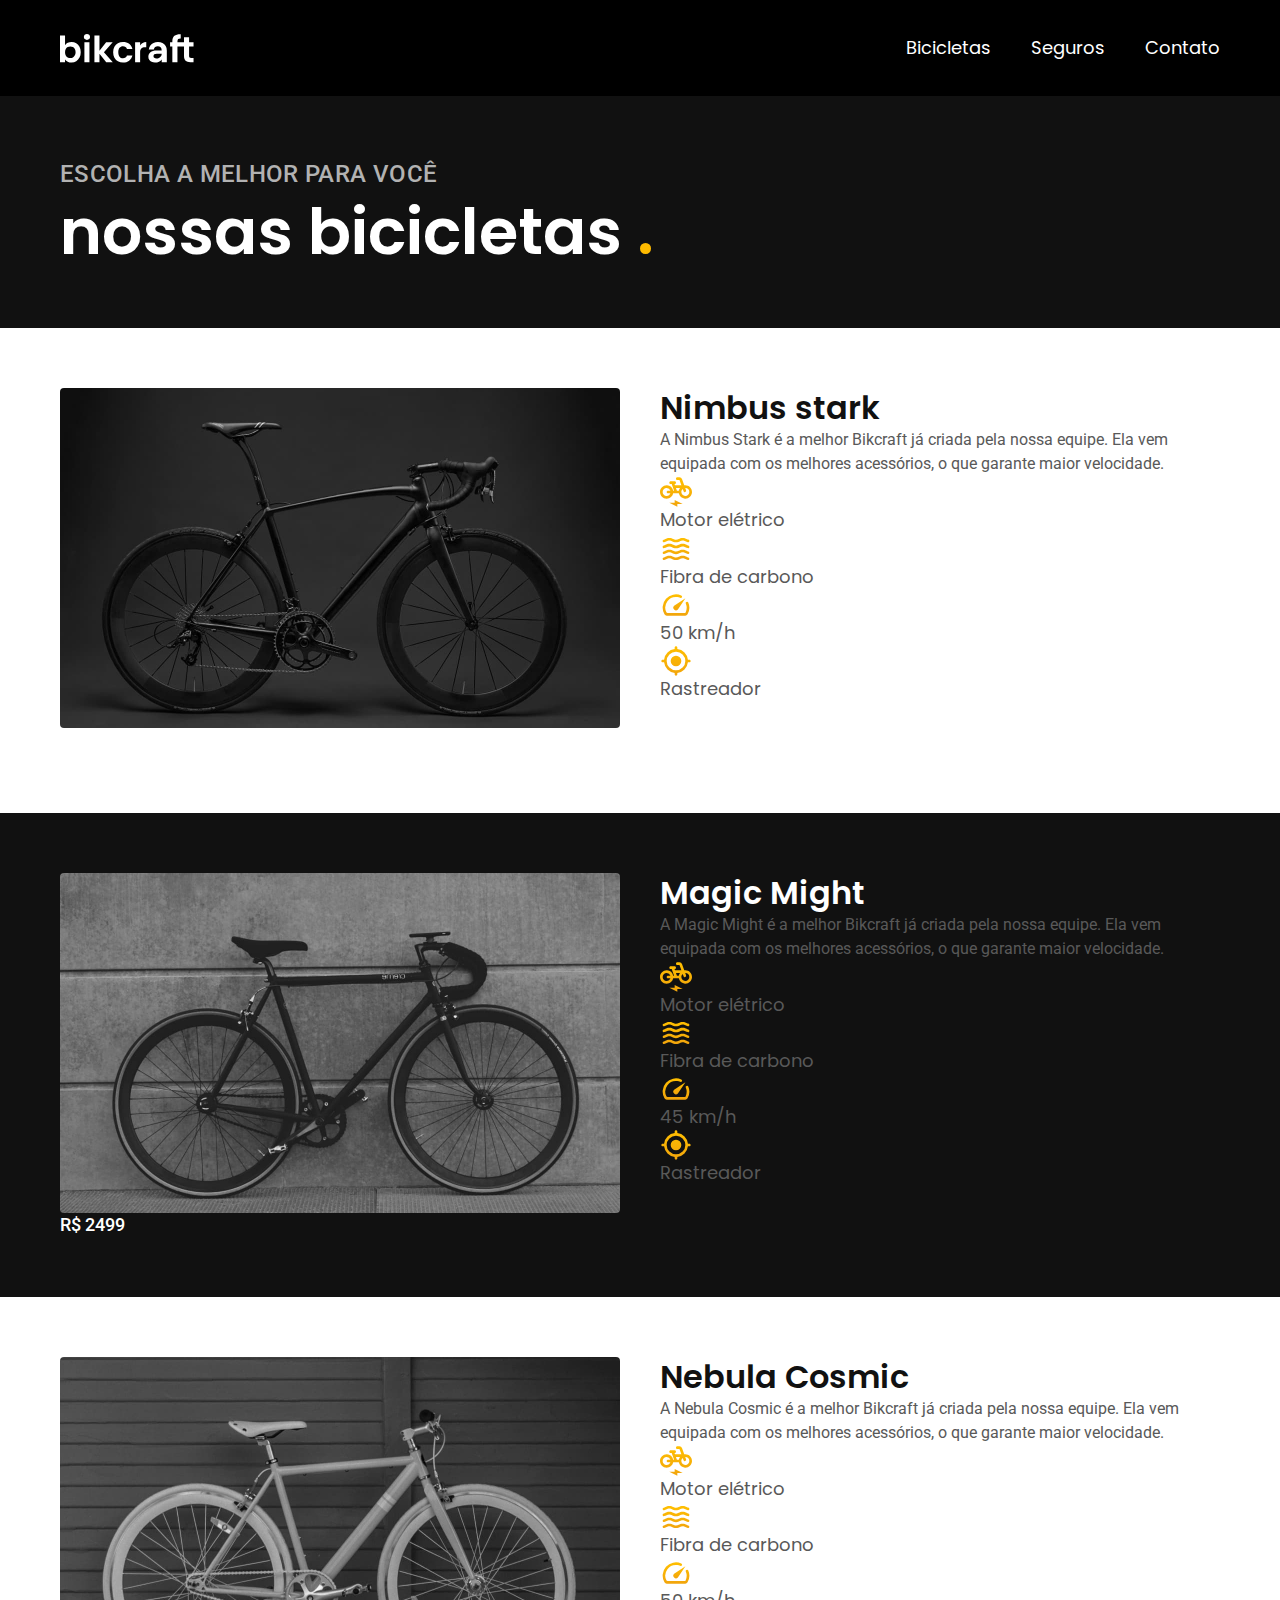
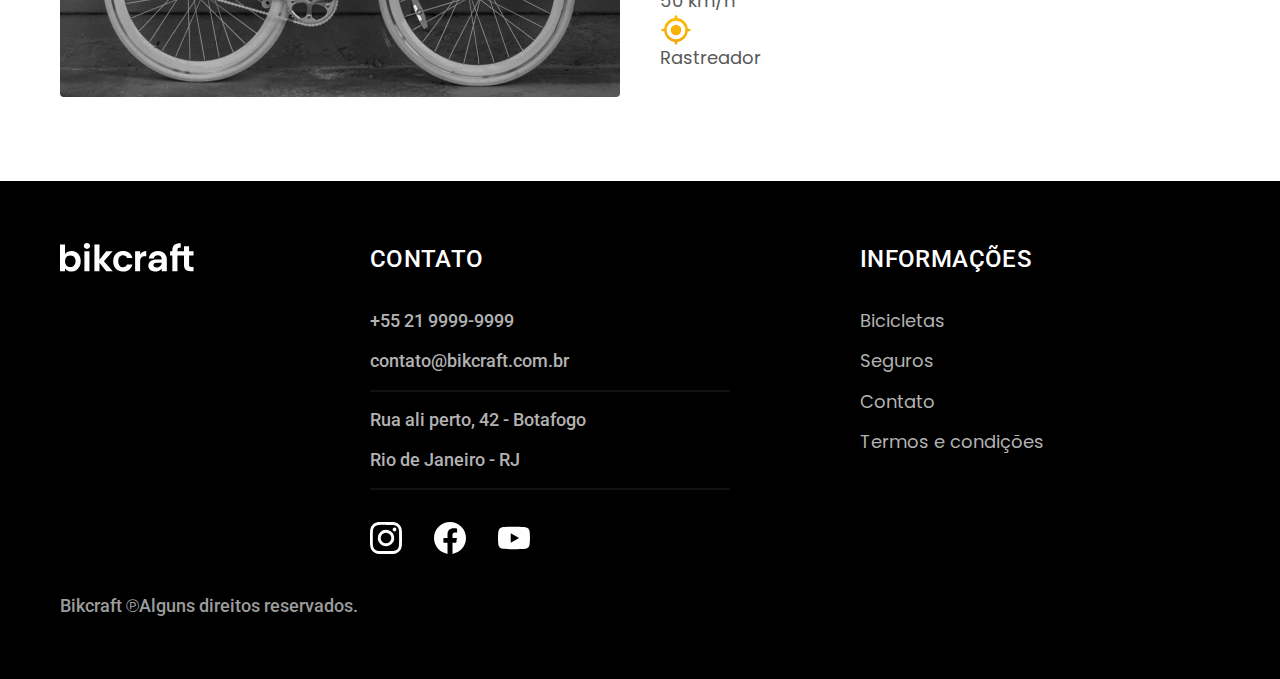
==== bicicletas.html @ e40727b3 "bicicletas-index" ====
<!DOCTYPE html>

<html>

<head lang="pt-br">
  <title>Bicicletas | Bikcraft</title>
  <meta name="description" content="Termos e condições">
  <meta charset="UTF-8">
  <meta name="viewport" content="width=device-width, initial-scale=1.0">
  <link rel="stylesheet" href="./css/style.css">
  <link rel="preconnect" href="https://fonts.googleapis.com">
  <link rel="preconnect" href="https://fonts.gstatic.com" crossorigin>
  <link href="https://fonts.googleapis.com/css2?family=Merriweather:ital,wght@1,900&family=Poppins:wght@400;600&family=Roboto:wght@400;500&display=swap" rel="stylesheet">
</head>

<body>
  <header class="header-bg">
    <div class="header container">
      <a href="./">
        <img src="./img/bikcraft.svg" alt="">
      </a>
      <nav aria-label="navegação-primaria">
        <ul class="header-menu cor-0 font-1-m">
          <li><a href="/bicicletas.html">Bicicletas</a></li>
          <li><a href="/seguros.html">Seguros</a></li>
          <li><a href="/contato.html">Contato</a></li>
        </ul>
      </nav>
    </div>
  </header>

  <main>
    <div class="titulo-bg">
      <div class="titulo container">
        <p class="font-2-l-b cor-5">Escolha a melhor para você </p>
        <h1 class="font-1-xxl cor-0">nossas bicicletas <span class="cor-p1">.</span></h1>
      </div>
    </div>


    
      <div class="bicicletas container">
        <div class="bicicletas-imagem">
          <img src="./img/bicicletas/nimbus.jpg" alt="bicicleta preta">
          <span class="font-2-m cor-0">R$ 4999</span>
        </div>
        <div class="bicicletas-conteudo">
          <h2 class="font-1-xl">Nimbus stark</h2>
          <p class="font-2-s cor-8">A Nimbus Stark é a melhor Bikcraft já criada pela nossa equipe. Ela vem equipada com os melhores acessórios, o que garante maior velocidade. </p>
          <ul class="font-1-m cor-8">
            <li><img src="./img/icones/eletrica.svg" alt="">
              Motor elétrico
            </li>
            <li><img src="./img/icones/carbono.svg" alt="">
              Fibra de carbono
            </li>
            <li><img src="./img/icones/velocidade.svg" alt="">
              50 km/h
            </li>
            <li><img src="./img/icones/rastreador.svg" alt="">
              Rastreador
            </li>
          </ul>
        </div>

      </div>
    <div class="bicicletas-bg">
      <div class="bicicletas container">
        <div class="bicicletas-imagem">
          <img src="./img/bicicletas/magic.jpg" alt="bicicleta preta">
          <span class="font-2-m cor-0">R$ 2499</span>
        </div>
        <div class="bicicletas-conteudo">
          <h2 class="font-1-xl cor-0">Magic Might</h2>
          <p class="font-2-s cor-8">A Magic Might é a melhor Bikcraft já criada pela nossa equipe. Ela vem equipada com os melhores acessórios, o que garante maior velocidade. </p>
          <ul class="font-1-m cor-8">
            <li><img src="./img/icones/eletrica.svg" alt="">
              Motor elétrico
            </li>
            <li><img src="./img/icones/carbono.svg" alt="">
              Fibra de carbono
            </li>
            <li><img src="./img/icones/velocidade.svg" alt="">
              45 km/h
            </li>
            <li><img src="./img/icones/rastreador.svg" alt="">
              Rastreador
            </li>
          </ul>
        </div>

      </div>
    </div>
    
      <div class="bicicletas container">
        <div class="bicicletas-imagem">
          <img src="./img/bicicletas/nebula.jpg" alt="bicicleta preta">
          <span class="font-2-m cor-0">R$ 3999</span>
        </div>
        <div class="bicicletas-conteudo">
          <h2 class="font-1-xl">Nebula Cosmic</h2>
          <p class="font-2-s cor-8">A Nebula Cosmic é a melhor Bikcraft já criada pela nossa equipe. Ela vem equipada com os melhores acessórios, o que garante maior velocidade. </p>
          <ul class="font-1-m cor-8">
            <li><img src="./img/icones/eletrica.svg" alt="">
              Motor elétrico
            </li>
            <li><img src="./img/icones/carbono.svg" alt="">
              Fibra de carbono
            </li>
            <li><img src="./img/icones/velocidade.svg" alt="">
              50 km/h
            </li>
            <li><img src="./img/icones/rastreador.svg" alt="">
              Rastreador
            </li>
          </ul>
        </div>

      </div>
  </main>

  <footer class="footer-bg">
    <div class="footer container">
      <img src="./img/bikcraft.svg" alt="">
      <div class="footer-contato">
        <h3 class="font-2-l-b cor-0">Contato</h3>
        <ul class="font-2-m cor-5">
          <li><a href="tel: +552199999999">+55 21 9999-9999</a></li>
          <li><a href="mailto:contato@bikcraft.com.br">contato@bikcraft.com.br</a></li>
          <li>Rua ali perto, 42 - Botafogo</li>
          <li>Rio de Janeiro - RJ</li>
        </ul>
        <div class="footer-redes"><a href=""><img src="./img/redes/instagram.svg" alt="Instagram"></a><a href=""><img src="./img/redes/facebook.svg" alt="Facebook"></a><a href=""><img src="./img/redes/youtube.svg" alt="Youtube"></a></div>
      </div>
      <div class="footer-informacoes">
        <h3 class="font-2-l-b cor-0">Informações</h3>
        <nav>
          <ul class="font-1-m cor-5">
            <li><a href="/bicicletas.html">Bicicletas</a></li>
            <li><a href="/seguros.html">Seguros</a></li>
            <li><a href="/contato.html">Contato</a></li>
            <li><a href="/termos.html">Termos e condições</a></li>
          </ul>
        </nav>
      </div>
      <div class="footer-copy font-2-m cor-6">
        <p>Bikcraft ℗Alguns direitos reservados.</p>
      </div>
    </div>
  </footer>
</body>

</html>
---- css/style.css ----
@import url("/css/global/header.css");
@import url("/css/global/global.css");
@import url("/css/home/introducao.css");
@import url("/css/utilidades/componentes.css");
@import url("/css/utilidades/tipografia.css");
@import url("/css/utilidades/cores.css");
@import url("/css/bicicletas/bicicletas-lista.css");
@import url("/css/home/tecnologia.css");
@import url("/css/home/parceiros.css");
@import url("/css/home/depoimento.css");
@import url("/css/seguros/seguros.css");
@import url("/css/global/footer.css");
@import url("/css/termos/termos.css");
@import url("/css/bicicletas/bicicletas.css");
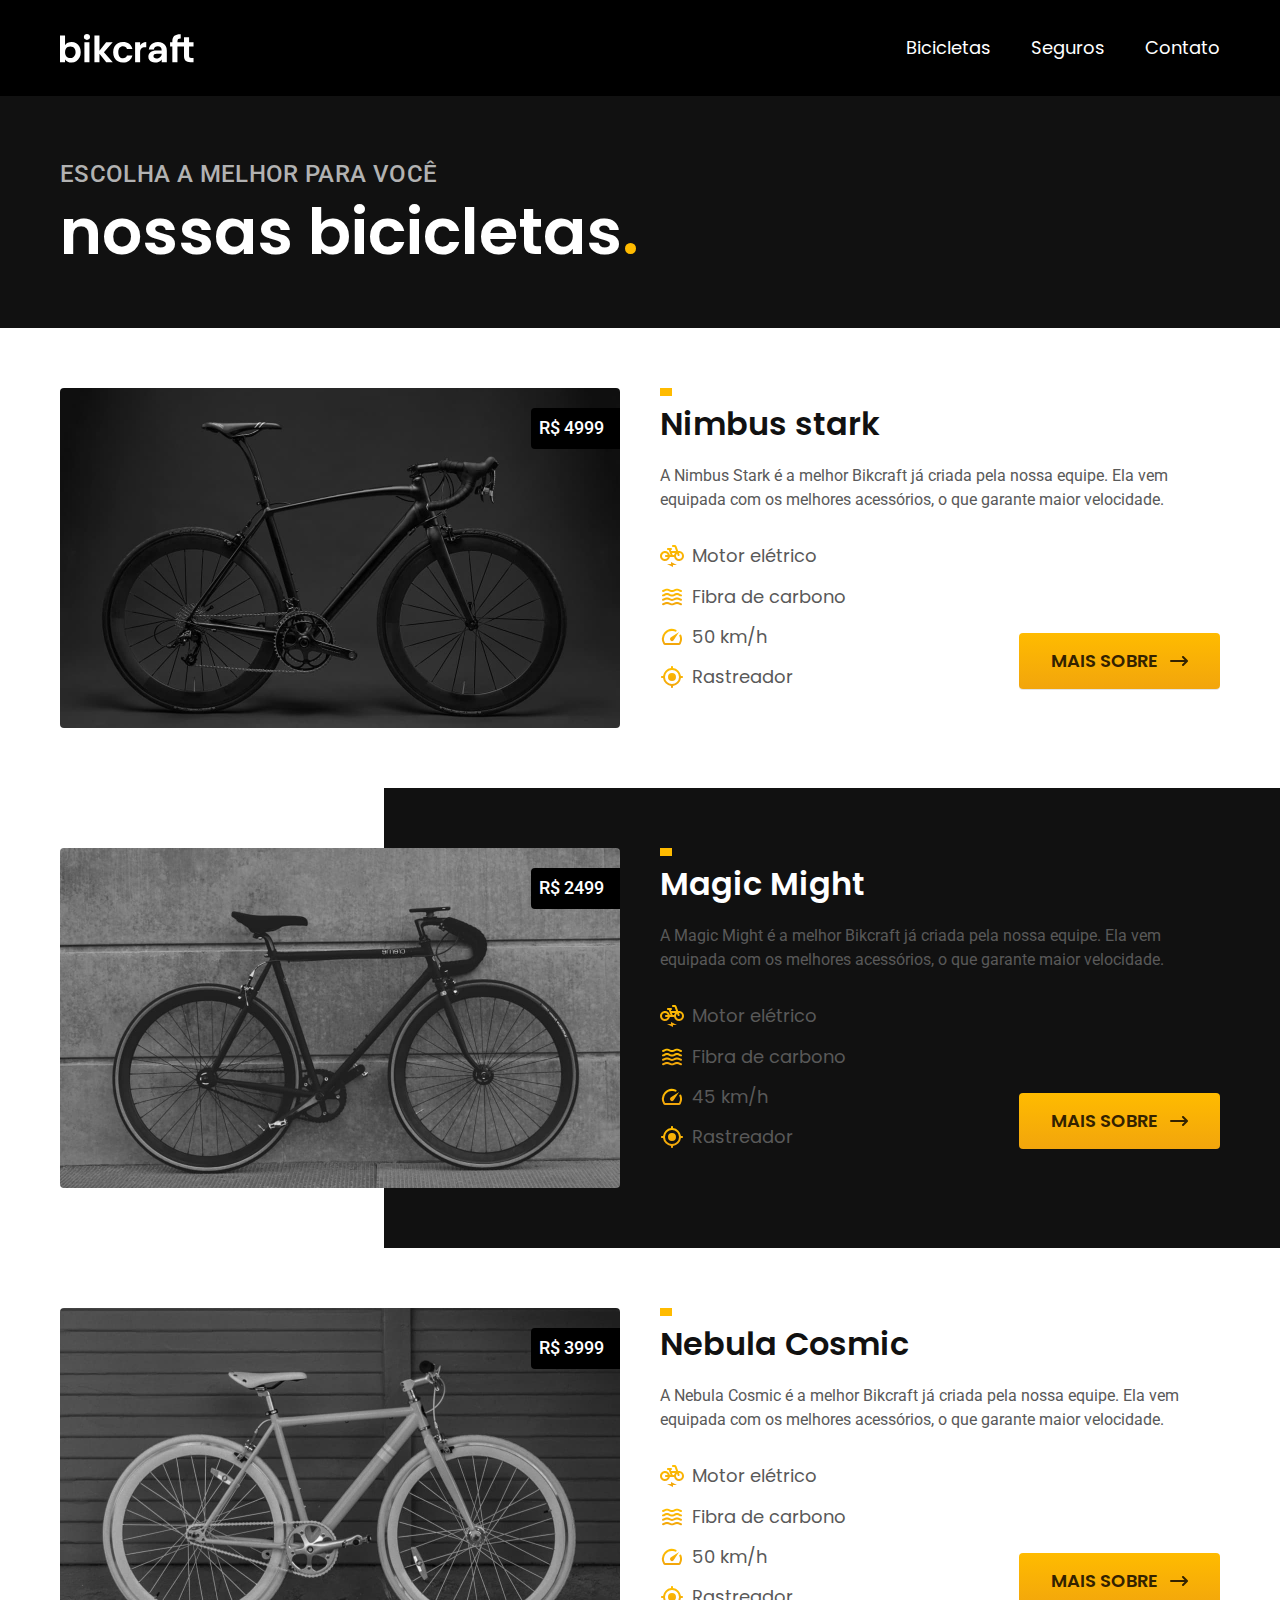
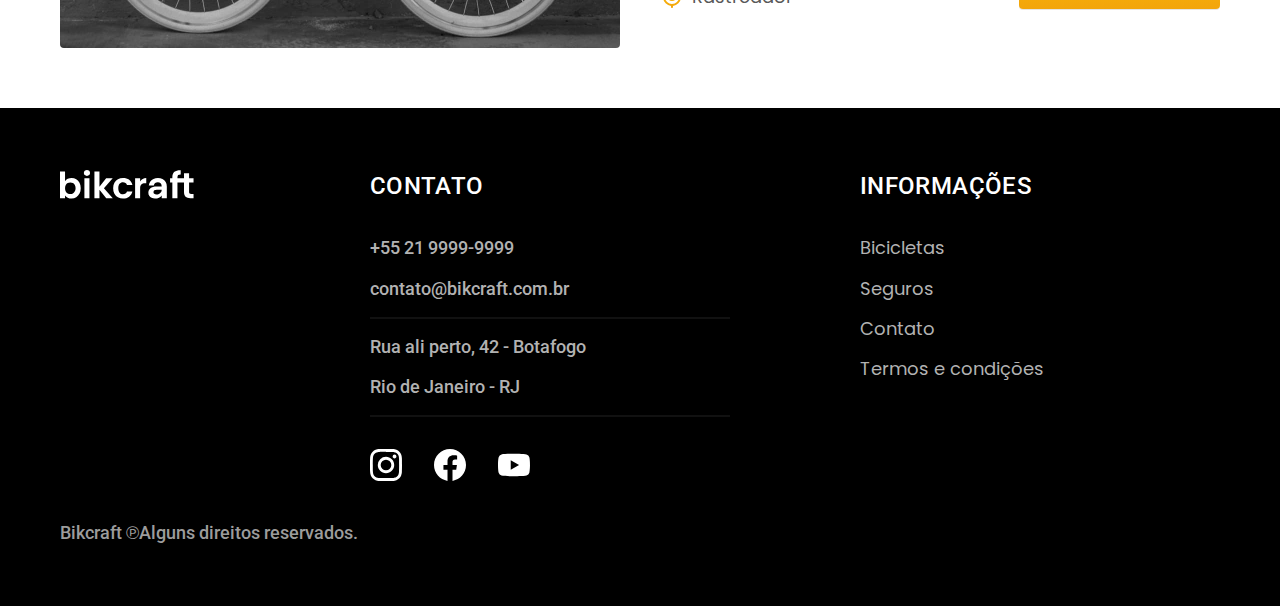
==== commit d099a5f4: "seguros" ====
--- a/bicicletas.html
+++ b/bicicletas.html
@@ -33,7 +33,7 @@
     <div class="titulo-bg">
       <div class="titulo container">
         <p class="font-2-l-b cor-5">Escolha a melhor para você </p>
-        <h1 class="font-1-xxl cor-0">nossas bicicletas <span class="cor-p1">.</span></h1>
+        <h1 class="font-1-xxl cor-0">nossas bicicletas<span class="cor-p1">.</span></h1>
       </div>
     </div>
 
@@ -61,6 +61,7 @@
               Rastreador
             </li>
           </ul>
+          <a class="botao seta" href="./bicicletas/nimbus.html">MAIS SOBRE</a>
         </div>
 
       </div>
@@ -87,6 +88,7 @@
               Rastreador
             </li>
           </ul>
+          <a class="botao seta" href="./bicicletas/magic.html">MAIS SOBRE</a>
         </div>
 
       </div>
@@ -114,6 +116,7 @@
               Rastreador
             </li>
           </ul>
+          <a class="botao seta" href="./bicicletas/nebula.html">MAIS SOBRE</a>
         </div>
 
       </div>
--- a/css/style.css
+++ b/css/style.css
@@ -11,4 +11,6 @@
 @import url("/css/seguros/seguros.css");
 @import url("/css/global/footer.css");
 @import url("/css/termos/termos.css");
-@import url("/css/bicicletas/bicicletas.css");+@import url("/css/bicicletas/bicicletas.css");
+@import url("/css/seguros/vantagens.css");
+@import url("/css/seguros/perguntas.css");
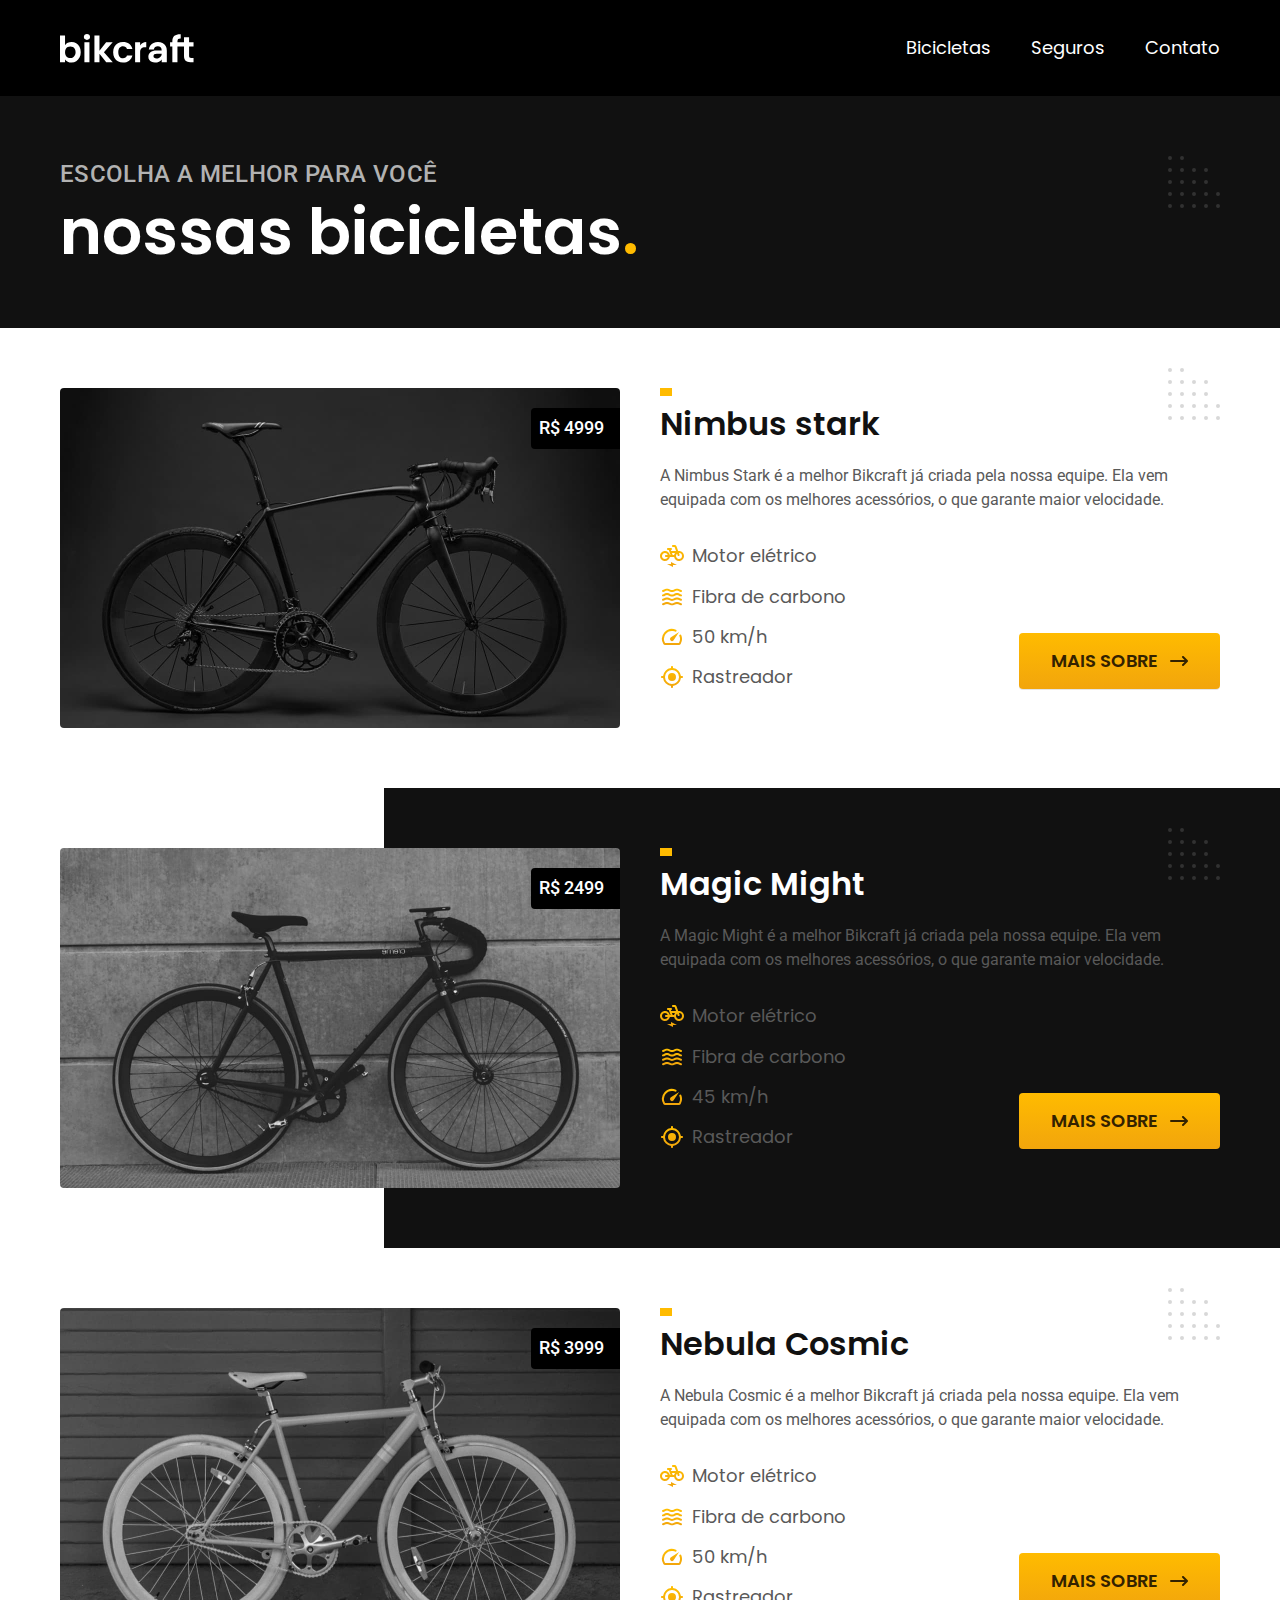
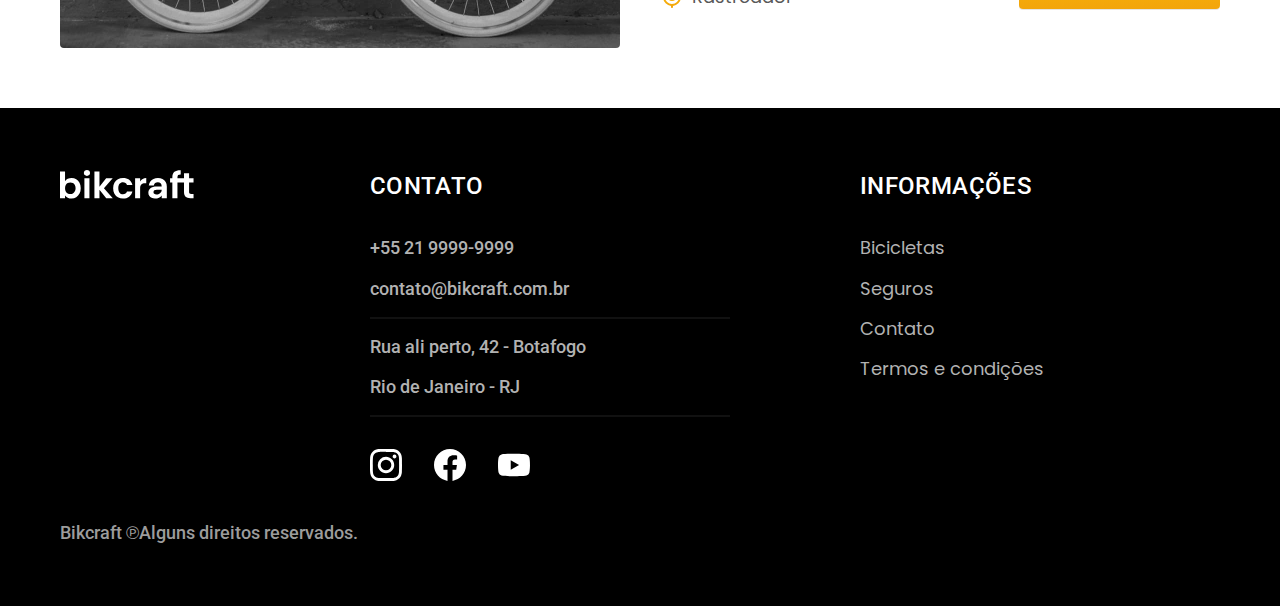
==== commit 2fdec013: "finalizado" ====
--- a/bicicletas.html
+++ b/bicicletas.html
@@ -1,12 +1,13 @@
 <!DOCTYPE html>
 
-<html>
+<html lang="pt-br">
 
-<head lang="pt-br">
+<head>
   <title>Bicicletas | Bikcraft</title>
   <meta name="description" content="Termos e condições">
   <meta charset="UTF-8">
   <meta name="viewport" content="width=device-width, initial-scale=1.0">
+  <link rel="preload" href="./css/style.css" as="style">
   <link rel="stylesheet" href="./css/style.css">
   <link rel="preconnect" href="https://fonts.googleapis.com">
   <link rel="preconnect" href="https://fonts.gstatic.com" crossorigin>
@@ -38,33 +39,33 @@
     </div>
 
 
-    
-      <div class="bicicletas container">
-        <div class="bicicletas-imagem">
-          <img src="./img/bicicletas/nimbus.jpg" alt="bicicleta preta">
-          <span class="font-2-m cor-0">R$ 4999</span>
-        </div>
-        <div class="bicicletas-conteudo">
-          <h2 class="font-1-xl">Nimbus stark</h2>
-          <p class="font-2-s cor-8">A Nimbus Stark é a melhor Bikcraft já criada pela nossa equipe. Ela vem equipada com os melhores acessórios, o que garante maior velocidade. </p>
-          <ul class="font-1-m cor-8">
-            <li><img src="./img/icones/eletrica.svg" alt="">
-              Motor elétrico
-            </li>
-            <li><img src="./img/icones/carbono.svg" alt="">
-              Fibra de carbono
-            </li>
-            <li><img src="./img/icones/velocidade.svg" alt="">
-              50 km/h
-            </li>
-            <li><img src="./img/icones/rastreador.svg" alt="">
-              Rastreador
-            </li>
-          </ul>
-          <a class="botao seta" href="./bicicletas/nimbus.html">MAIS SOBRE</a>
-        </div>
 
+    <div class="bicicletas container">
+      <div class="bicicletas-imagem">
+        <img src="./img/bicicletas/nimbus.jpg" alt="bicicleta preta">
+        <span class="font-2-m cor-0">R$ 4999</span>
       </div>
+      <div class="bicicletas-conteudo">
+        <h2 class="font-1-xl">Nimbus stark</h2>
+        <p class="font-2-s cor-8">A Nimbus Stark é a melhor Bikcraft já criada pela nossa equipe. Ela vem equipada com os melhores acessórios, o que garante maior velocidade. </p>
+        <ul class="font-1-m cor-8">
+          <li><img src="./img/icones/eletrica.svg" alt="">
+            Motor elétrico
+          </li>
+          <li><img src="./img/icones/carbono.svg" alt="">
+            Fibra de carbono
+          </li>
+          <li><img src="./img/icones/velocidade.svg" alt="">
+            50 km/h
+          </li>
+          <li><img src="./img/icones/rastreador.svg" alt="">
+            Rastreador
+          </li>
+        </ul>
+        <a class="botao seta" href="./bicicletas/nimbus.html">MAIS SOBRE</a>
+      </div>
+
+    </div>
     <div class="bicicletas-bg">
       <div class="bicicletas container">
         <div class="bicicletas-imagem">
@@ -93,33 +94,33 @@
 
       </div>
     </div>
-    
-      <div class="bicicletas container">
-        <div class="bicicletas-imagem">
-          <img src="./img/bicicletas/nebula.jpg" alt="bicicleta preta">
-          <span class="font-2-m cor-0">R$ 3999</span>
-        </div>
-        <div class="bicicletas-conteudo">
-          <h2 class="font-1-xl">Nebula Cosmic</h2>
-          <p class="font-2-s cor-8">A Nebula Cosmic é a melhor Bikcraft já criada pela nossa equipe. Ela vem equipada com os melhores acessórios, o que garante maior velocidade. </p>
-          <ul class="font-1-m cor-8">
-            <li><img src="./img/icones/eletrica.svg" alt="">
-              Motor elétrico
-            </li>
-            <li><img src="./img/icones/carbono.svg" alt="">
-              Fibra de carbono
-            </li>
-            <li><img src="./img/icones/velocidade.svg" alt="">
-              50 km/h
-            </li>
-            <li><img src="./img/icones/rastreador.svg" alt="">
-              Rastreador
-            </li>
-          </ul>
-          <a class="botao seta" href="./bicicletas/nebula.html">MAIS SOBRE</a>
-        </div>
 
+    <div class="bicicletas container">
+      <div class="bicicletas-imagem">
+        <img src="./img/bicicletas/nebula.jpg" alt="bicicleta preta">
+        <span class="font-2-m cor-0">R$ 3999</span>
       </div>
+      <div class="bicicletas-conteudo">
+        <h2 class="font-1-xl">Nebula Cosmic</h2>
+        <p class="font-2-s cor-8">A Nebula Cosmic é a melhor Bikcraft já criada pela nossa equipe. Ela vem equipada com os melhores acessórios, o que garante maior velocidade. </p>
+        <ul class="font-1-m cor-8">
+          <li><img src="./img/icones/eletrica.svg" alt="">
+            Motor elétrico
+          </li>
+          <li><img src="./img/icones/carbono.svg" alt="">
+            Fibra de carbono
+          </li>
+          <li><img src="./img/icones/velocidade.svg" alt="">
+            50 km/h
+          </li>
+          <li><img src="./img/icones/rastreador.svg" alt="">
+            Rastreador
+          </li>
+        </ul>
+        <a class="botao seta" href="./bicicletas/nebula.html">MAIS SOBRE</a>
+      </div>
+
+    </div>
   </main>
 
   <footer class="footer-bg">
--- a/css/style.css
+++ b/css/style.css
@@ -14,3 +14,9 @@
 @import url("/css/bicicletas/bicicletas.css");
 @import url("/css/seguros/vantagens.css");
 @import url("/css/seguros/perguntas.css");
+@import url("/css/bicicleta/bicicleta.css");
+@import url("/css/bicicleta/seguro.css");
+@import url("/css/contato/contato.css");
+@import url("/css/contato/lojas.css");
+@import url("/css/utilidades/formulario.css");
+@import url("/css/orcamento/orcamento.css");
--- a/css/style.css
+++ b/css/style.css
@@ -14,3 +14,9 @@
 @import url("/css/bicicletas/bicicletas.css");
 @import url("/css/seguros/vantagens.css");
 @import url("/css/seguros/perguntas.css");
+@import url("/css/bicicleta/bicicleta.css");
+@import url("/css/bicicleta/seguro.css");
+@import url("/css/contato/contato.css");
+@import url("/css/contato/lojas.css");
+@import url("/css/utilidades/formulario.css");
+@import url("/css/orcamento/orcamento.css");
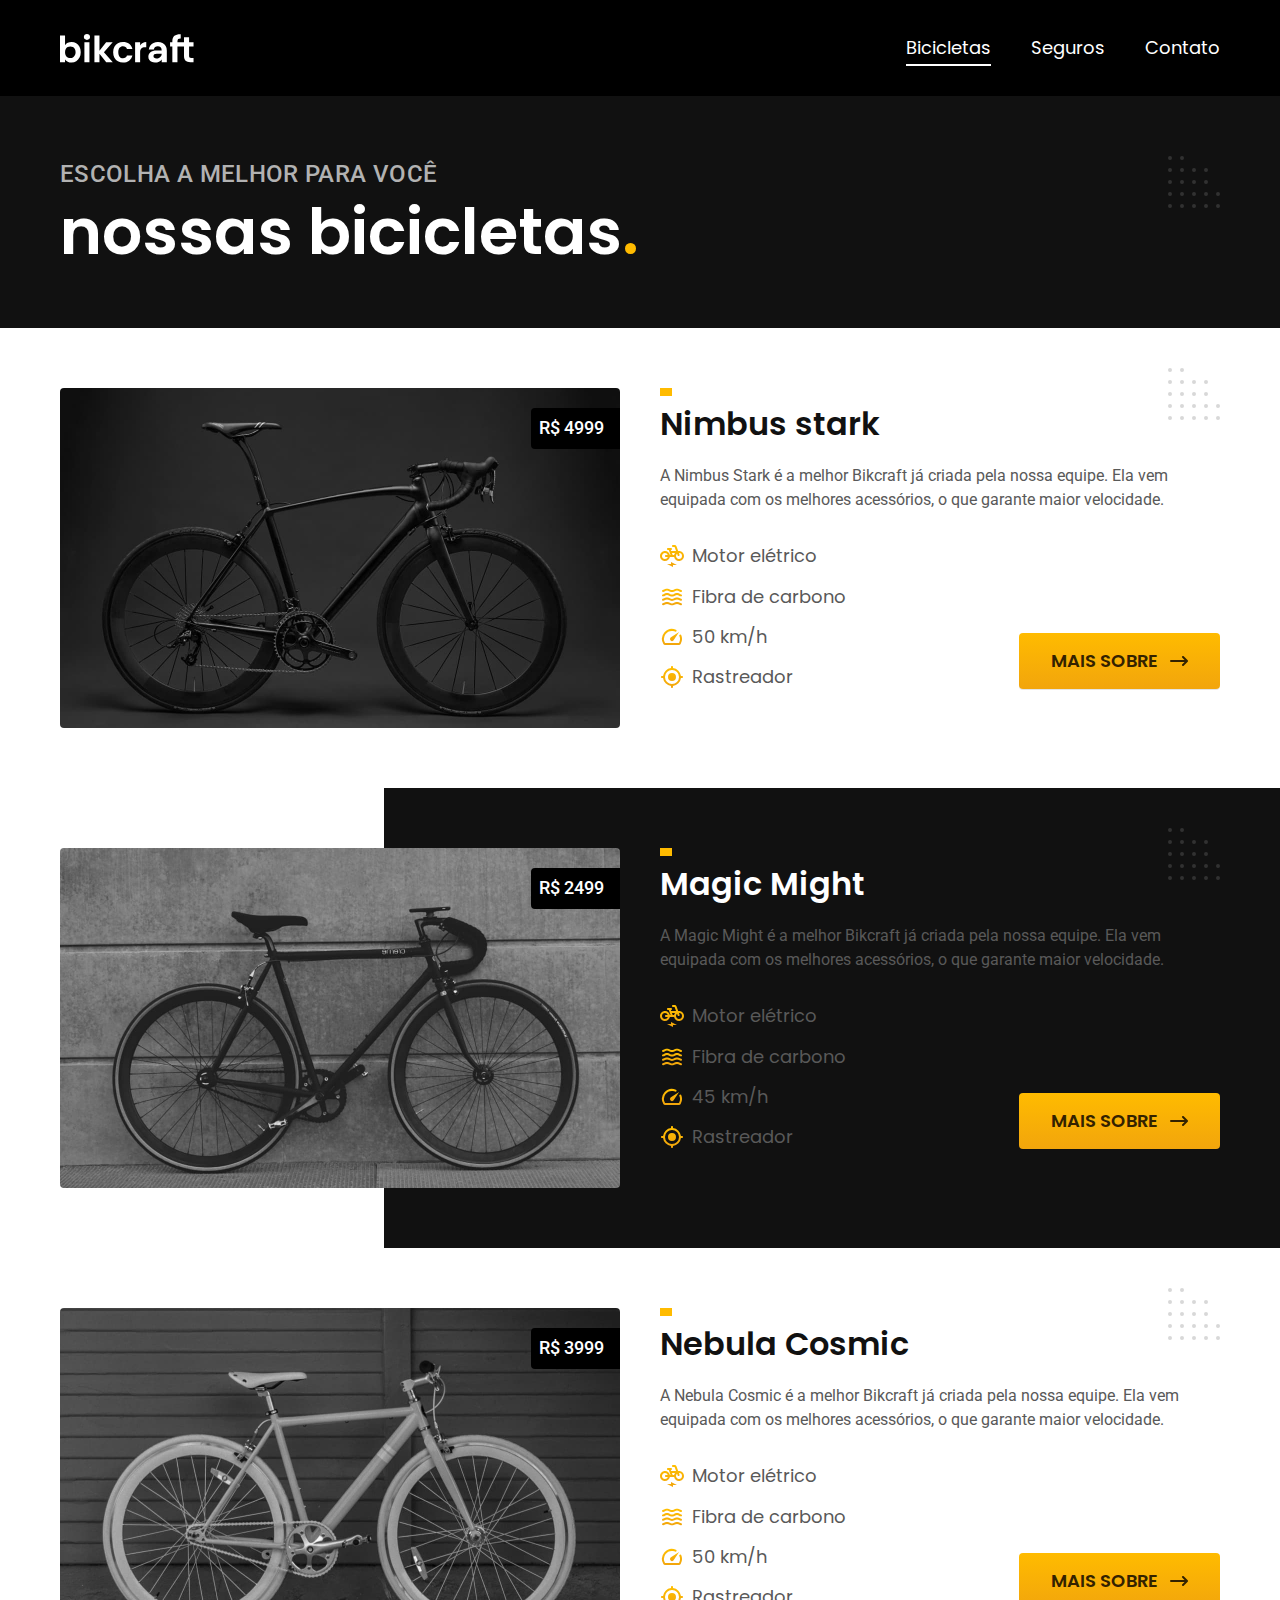
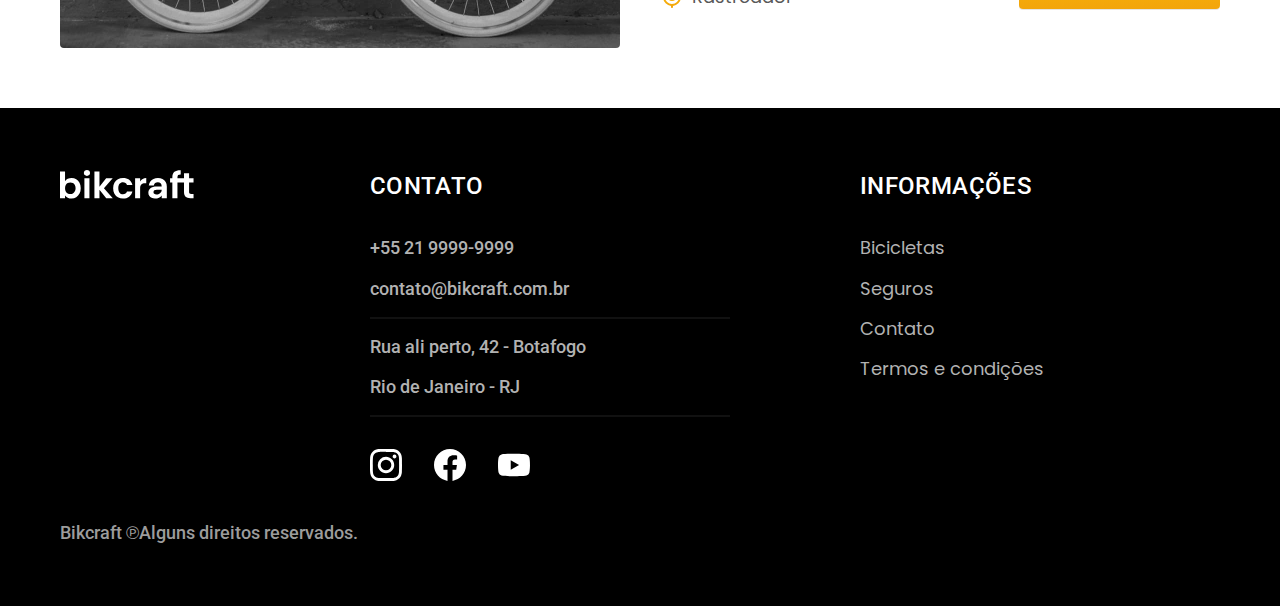
==== commit c70940ed: "primeiros-scripts" ====
--- a/bicicletas.html
+++ b/bicicletas.html
@@ -152,6 +152,7 @@
       </div>
     </div>
   </footer>
+  <script src="javascript/script.js"></script>
 </body>
 
 </html>